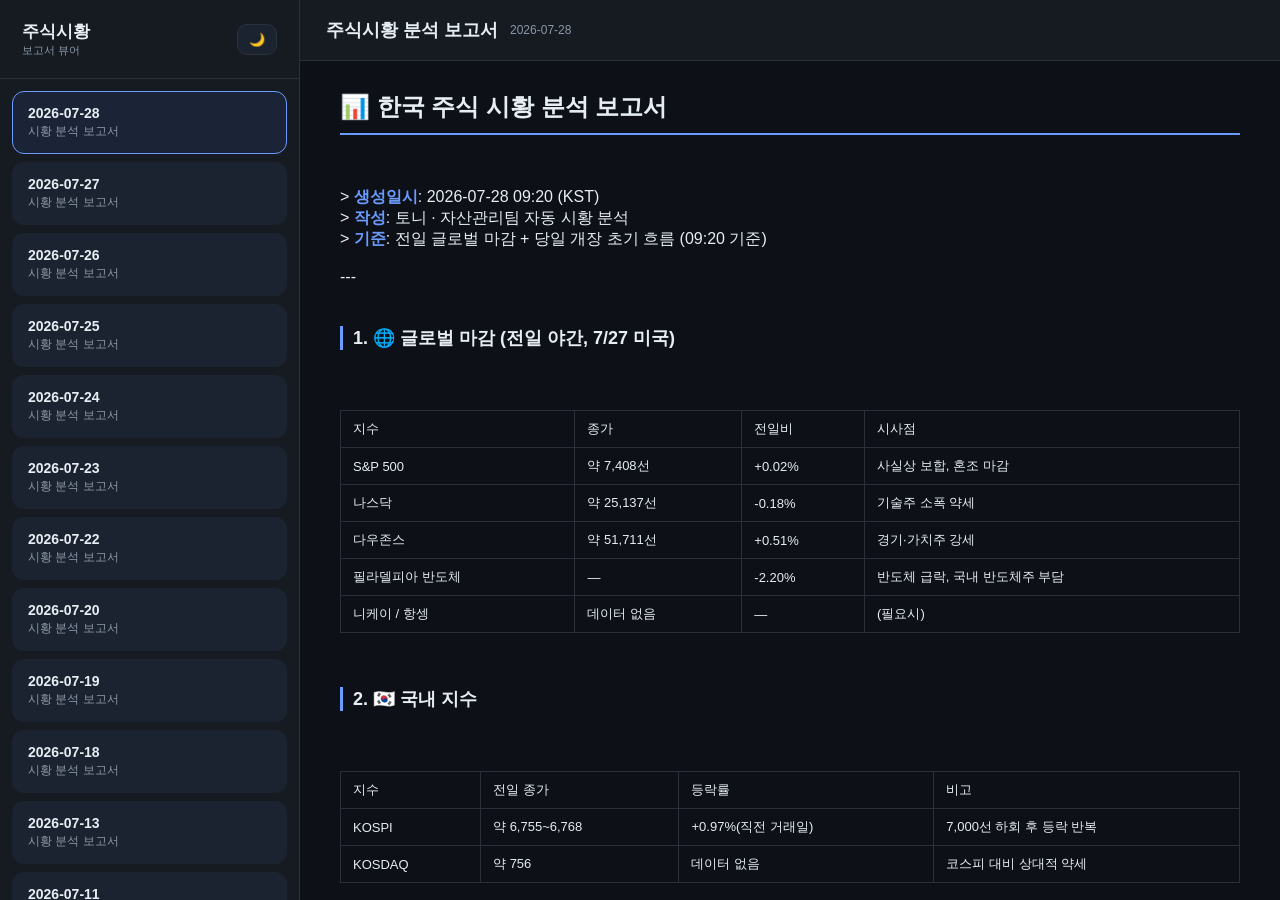
==== view/index.html @ 49672c9d "주식시황 뷰어: view/ 폴더 추가 (포터블, 14개 리포트 임베디드)" ====
<!DOCTYPE html>
<html lang="ko" data-theme="dark">
<head>
  <meta charset="UTF-8">
  <meta name="viewport" content="width=device-width, initial-scale=1.0">
  <title>주식시황 뷰어</title>
  <link rel="stylesheet" href="assets/css/style.css">
</head>
<body>
<div class="layout">
  <aside class="sidebar">
    <div class="sidebar-head">
      <div>
        <h1>주식시황</h1>
        <div class="sub">보고서 뷰어</div>
      </div>
      <button class="btn-theme" id="themeBtn">🌙</button>
    </div>
    <div class="file-list" id="fileList">
      <div class="file-item"><div class="date">로딩중…</div></div>
    </div>
  </aside>
  <main class="main">
    <div class="main-head">
      <div class="doc-title" id="docTitle">보고서를 선택하세요</div>
      <div class="doc-date" id="docDate"></div>
    </div>
    <div class="preview" id="preview">
      <div class="placeholder">좌측에서 날짜를 클릭하면 보고서가 여기에 표시됩니다.</div>
    </div>
  </main>
</div>
<script src="data/reports.js"></script>
<script src="assets/js/viewer.js"></script>
</body>
</html>
---- view/assets/css/style.css ----
/* 디자인팀(송예린) — 주식시황 뷰어 프리미엄 CSS
레이아웃: 좌측 사이드바(파일리스트) + 우측 메인(preview)
테마: 화이트/다크 토글 (CSS 변수) */
:root {
  --bg: #f4f6fb;
  --surface: #ffffff;
  --surface-2: #f0f3f9;
  --text: #1a2233;
  --text-muted: #6b7689;
  --border: #e2e8f0;
  --accent: #4f7cff;
  --accent-soft: #eaf0ff;
  --shadow: 0 8px 30px rgba(20,40,80,0.08);
  --radius: 16px;
  --sidebar-w: 300px;
}
[data-theme="dark"] {
  --bg: #0d1117;
  --surface: #161b22;
  --surface-2: #1c2330;
  --text: #e6edf3;
  --text-muted: #8b97a7;
  --border: #2a313c;
  --accent: #6b9bff;
  --accent-soft: #1b2436;
  --shadow: 0 8px 30px rgba(0,0,0,0.4);
}
* { box-sizing: border-box; margin: 0; padding: 0; }
body {
  font-family: -apple-system, "Segoe UI", "Apple SD Gothic Neo", "Malgun Gothic", sans-serif;
  background: var(--bg); color: var(--text);
  transition: background .3s, color .3s; height: 100vh; overflow: hidden;
}
.layout { display: flex; height: 100vh; }

/* Sidebar */
.sidebar {
  width: var(--sidebar-w); min-width: var(--sidebar-w);
  background: var(--surface); border-right: 1px solid var(--border);
  display: flex; flex-direction: column;
}
.sidebar-head {
  padding: 20px 22px; border-bottom: 1px solid var(--border);
  display: flex; align-items: center; justify-content: space-between;
}
.sidebar-head h1 { font-size: 17px; font-weight: 700; }
.sidebar-head .sub { font-size: 11px; color: var(--text-muted); }
.btn-theme {
  border: 1px solid var(--border); background: var(--surface-2);
  color: var(--text); border-radius: 10px; padding: 7px 11px;
  cursor: pointer; font-size: 13px;
}
.file-list { flex: 1; overflow-y: auto; padding: 12px; }
.file-item {
  padding: 13px 15px; margin-bottom: 8px; border-radius: 12px;
  background: var(--surface-2); border: 1px solid transparent;
  cursor: pointer; transition: .15s;
}
.file-item:hover { border-color: var(--accent); }
.file-item.active { background: var(--accent-soft); border-color: var(--accent); }
.file-item .date { font-weight: 700; font-size: 14px; }
.file-item .title { font-size: 12px; color: var(--text-muted); margin-top: 2px; }

/* Main preview */
.main { flex: 1; display: flex; flex-direction: column; }
.main-head {
  padding: 18px 26px; border-bottom: 1px solid var(--border);
  background: var(--surface); display: flex; align-items: center; gap: 12px;
}
.main-head .doc-title { font-size: 18px; font-weight: 700; }
.main-head .doc-date { font-size: 12px; color: var(--text-muted); }
.preview {
  flex: 1; overflow-y: auto; padding: 30px 40px;
  background: var(--bg);
}
.preview .placeholder { color: var(--text-muted); text-align: center; margin-top: 80px; }

/* Markdown render */
.md h1 { font-size: 24px; margin: 0 0 16px; padding-bottom: 10px; border-bottom: 2px solid var(--accent); }
.md h2 { font-size: 18px; margin: 22px 0 10px; border-left: 3px solid var(--accent); padding-left: 10px; }
.md h3 { font-size: 15px; margin: 16px 0 8px; }
.md p { line-height: 1.8; margin: 10px 0; font-size: 14px; }
.md table { width: 100%; border-collapse: collapse; margin: 14px 0; font-size: 13px; }
.md th, .md td { border: 1px solid var(--border); padding: 9px 12px; text-align: left; }
.md th { background: var(--surface-2); font-weight: 700; }
.md strong { color: var(--accent); }
.md code { background: var(--surface-2); padding: 1px 6px; border-radius: 5px; font-size: 12px; }
.md ul, .md ol { margin: 10px 0 10px 22px; line-height: 1.7; font-size: 14px; }

@media (max-width: 720px) {
  .layout { flex-direction: column; }
  .sidebar { width: 100%; min-width: 100%; height: 40vh; }
}
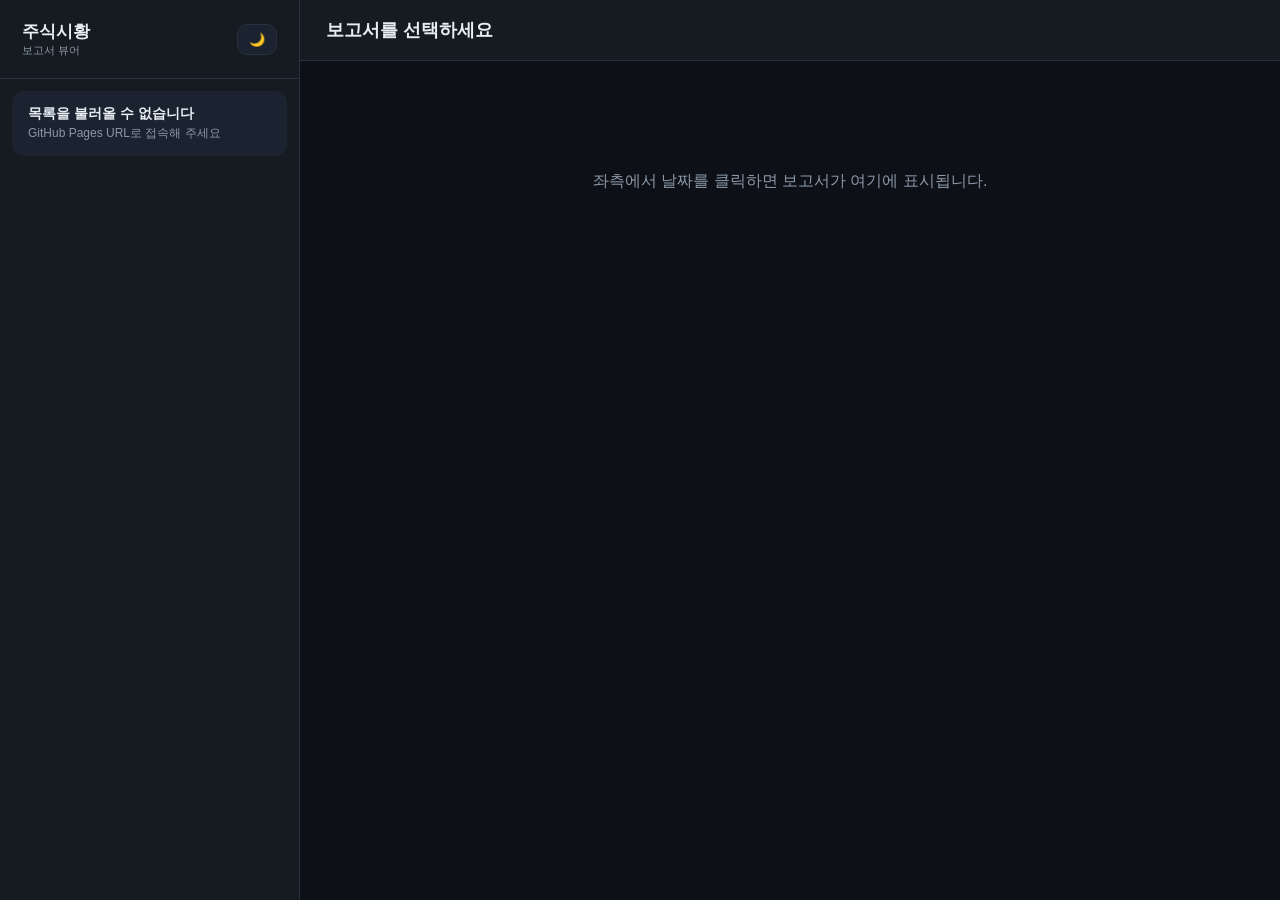
==== commit 91598b8b: "주식시황 뷰어: fetch 기반 원문 프리뷰 (임베디드 폐기, MD 원문 그대로 표시, 크론 저장만으로 자동 반영)" ====
--- a/view/index.html
+++ b/view/index.html
@@ -30,7 +30,6 @@
     </div>
   </main>
 </div>
-<script src="data/reports.js"></script>
 <script src="assets/js/viewer.js"></script>
 </body>
 </html>
